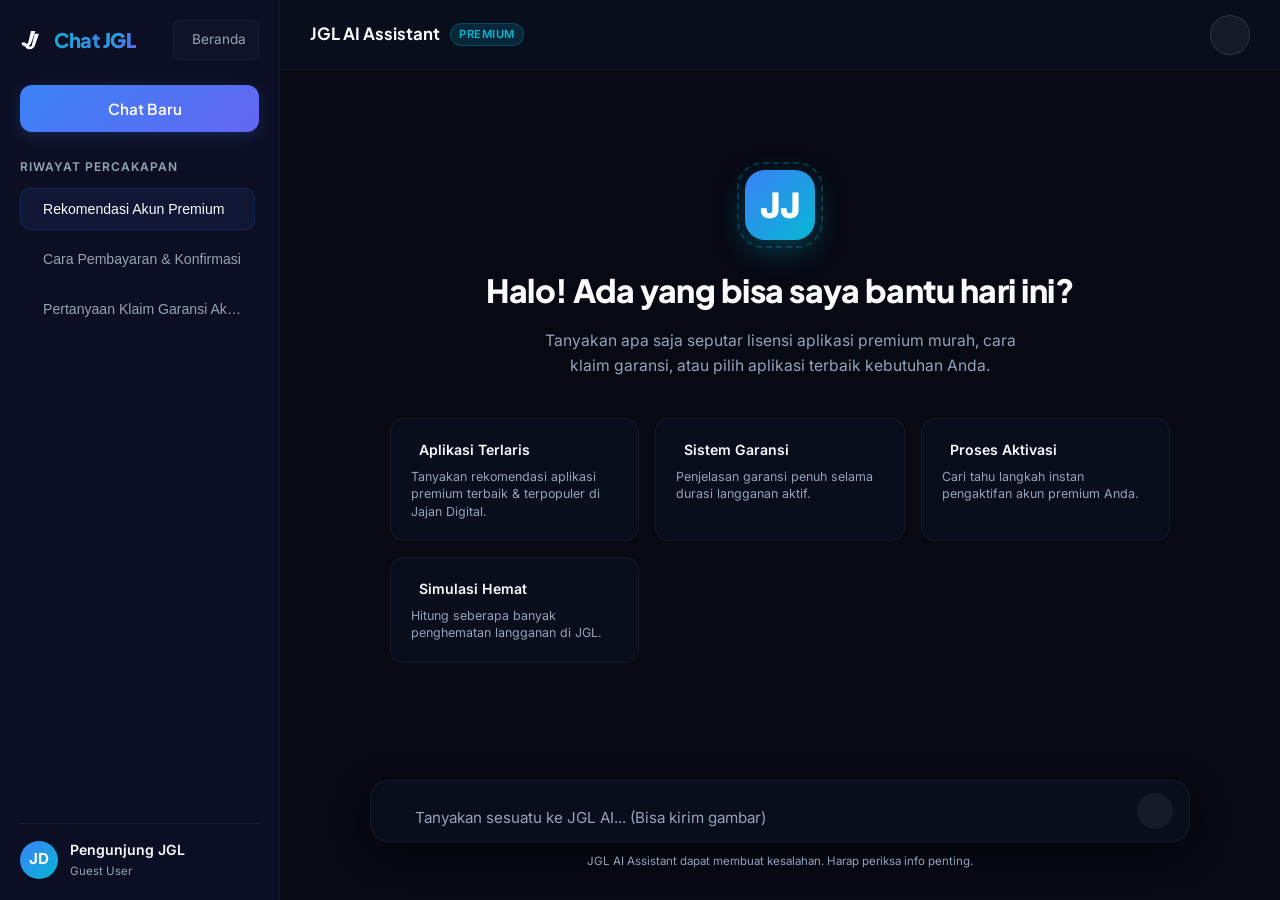
==== chat.html @ 389e0b0a "feat: add Chat JGL ChatGPT-style AI Assistant page with image import" ====
<!DOCTYPE html>
<html lang="id">
<head>
  <meta charset="UTF-8">
  <meta name="viewport" content="width=device-width, initial-scale=1.0">
  <meta name="description" content="Chat JGL - Asisten AI Jajan Digital untuk membantu Anda menemukan aplikasi premium murah, aman, legal dan bergaransi resmi.">
  <title>Chat JGL | Asisten AI Jajan Digital</title>
  <link rel="stylesheet" href="chat.css?v=1.2">
  <!-- Lucide Icons CDN -->
  <script src="https://unpkg.com/lucide@latest"></script>
</head>
<body>

  <!-- BACKGROUND GLOW SYSTEM -->
  <div class="background-glow-container">
    <div class="static-orb static-orb-1"></div>
    <div class="static-orb static-orb-2"></div>
    <div class="static-orb static-orb-3"></div>
  </div>

  <div id="chat-layout">
    
    <!-- SIDEBAR NAVIGATION -->
    <aside class="chat-sidebar" id="chat-sidebar">
      <div class="sidebar-header">
        <a href="#" class="sidebar-logo">
          <svg viewBox="0 0 100 100" fill="none" xmlns="http://www.w3.org/2000/svg" style="width: 24px; height: 24px;">
            <path d="M 46,12 L 64,12 L 47,61 C 44,71 35,77 25,77 C 15,77 6,71 6,60 L 22,60 C 22,64 25,66 28,66 C 32,66 34,63 35,57 L 46,12 Z" fill="currentColor"/>
            <path d="M 61,24 L 79,24 L 62,73 C 59,83 50,89 40,89 C 30,89 21,83 21,72 L 37,72 C 37,76 40,78 43,78 C 47,78 49,75 50,69 L 61,24 Z" fill="currentColor"/>
          </svg>
          <span>Chat <span>JGL</span></span>
        </a>
        <a href="index.html" class="back-home-btn">
          <i data-lucide="arrow-left"></i> Beranda
        </a>
      </div>

      <button class="new-chat-btn" id="new-chat-btn">
        <i data-lucide="plus"></i> Chat Baru
      </button>

      <!-- Chat History -->
      <div class="history-section">
        <span class="history-label">Riwayat Percakapan</span>
        <div class="history-list" id="history-list">
          <button class="history-item active" data-id="chat-1">
            <i data-lucide="message-square"></i>
            <span>Rekomendasi Akun Premium</span>
          </button>
          <button class="history-item" data-id="chat-2">
            <i data-lucide="message-square"></i>
            <span>Cara Pembayaran & Konfirmasi</span>
          </button>
          <button class="history-item" data-id="chat-3">
            <i data-lucide="message-square"></i>
            <span>Pertanyaan Klaim Garansi Akun</span>
          </button>
        </div>
      </div>

      <!-- User Profile at Bottom -->
      <div class="sidebar-footer">
        <div class="user-avatar">JD</div>
        <div class="user-info">
          <span class="user-name">Pengunjung JGL</span>
          <span class="user-role">Guest User</span>
        </div>
      </div>
    </aside>

    <!-- MAIN CHAT PANEL -->
    <main class="chat-main">
      
      <!-- HEADER BAR -->
      <header class="chat-header">
        <div class="header-model-info">
          <button class="menu-toggle-btn" id="menu-toggle">
            <i data-lucide="menu"></i>
          </button>
          <span class="model-name">JGL AI Assistant</span>
          <span class="model-badge">PREMIUM</span>
        </div>
        <div class="header-actions">
          <button class="theme-toggle-btn" id="themeToggleBtn" aria-label="Ganti Tema">
            <i data-lucide="moon" class="theme-icon-moon"></i>
            <i data-lucide="sun" class="theme-icon-sun"></i>
          </button>
        </div>
      </header>

      <!-- SCROLLABLE CHAT MESSAGES LOG -->
      <div class="chat-scroller" id="chat-scroller">
        <div class="chat-content-container" id="chat-content-container">
          
          <!-- WELCOME STATE / EMPTY SCREEN -->
          <div class="chat-welcome-screen" id="welcome-screen">
            <div class="welcome-logo-box">
              JJ
            </div>
            <h2 class="welcome-title">Halo! Ada yang bisa saya bantu hari ini?</h2>
            <p class="welcome-subtitle">Tanyakan apa saja seputar lisensi aplikasi premium murah, cara klaim garansi, atau pilih aplikasi terbaik kebutuhan Anda.</p>
            
            <!-- Quick Suggestions Grid -->
            <div class="suggestions-grid">
              <div class="suggestion-card" data-prompt="Apa saja rekomendasi aplikasi premium terlaris untuk produktivitas?">
                <div class="suggestion-title">
                  <i data-lucide="star"></i>
                  <span>Aplikasi Terlaris</span>
                </div>
                <p class="suggestion-desc">Tanyakan rekomendasi aplikasi premium terbaik & terpopuler di Jajan Digital.</p>
              </div>
              <div class="suggestion-card" data-prompt="Bagaimana sistem garansi penuh (full warranty) bekerja?">
                <div class="suggestion-title">
                  <i data-lucide="shield"></i>
                  <span>Sistem Garansi</span>
                </div>
                <p class="suggestion-desc">Penjelasan garansi penuh selama durasi langganan aktif.</p>
              </div>
              <div class="suggestion-card" data-prompt="Bagaimana proses aktivasi akun setelah saya melakukan transfer?">
                <div class="suggestion-title">
                  <i data-lucide="zap"></i>
                  <span>Proses Aktivasi</span>
                </div>
                <p class="suggestion-desc">Cari tahu langkah instan pengaktifan akun premium Anda.</p>
              </div>
              <div class="suggestion-card" data-prompt="Saya ingin melakukan simulasi hemat belanja aplikasi bulanan saya.">
                <div class="suggestion-title">
                  <i data-lucide="calculator"></i>
                  <span>Simulasi Hemat</span>
                </div>
                <p class="suggestion-desc">Hitung seberapa banyak penghematan langganan di JGL.</p>
              </div>
            </div>
          </div>

          <!-- Dynamic Chat Message Bubbles will render here via JS -->

        </div>
      </div>

      <!-- FLOATING CHAT INPUT BAR AREA -->
      <div class="chat-input-area">
        <div class="chat-input-wrapper">
          <div class="input-panel">
            
            <!-- Pre-sending Image Attachment Preview Box -->
            <div class="input-preview-strip" id="preview-strip">
              <div class="preview-thumb-box">
                <img id="preview-image" src="" alt="Selected Attachment Preview">
                <button type="button" class="remove-thumb-btn" id="remove-preview-btn">
                  <i data-lucide="x"></i>
                </button>
              </div>
            </div>

            <!-- Input Row -->
            <div class="input-row">
              <!-- Attachment Button -->
              <button class="input-attach-btn" id="attach-btn" title="Lampirkan Gambar">
                <i data-lucide="image"></i>
              </button>
              <!-- Hidden File Input for Image Import -->
              <input type="file" id="file-input" accept="image/*" style="display: none;">

              <!-- Chat Input Area (Textarea that auto-grows) -->
              <textarea class="chat-textarea" id="chat-input" rows="1" placeholder="Tanyakan sesuatu ke JGL AI... (Bisa kirim gambar)"></textarea>

              <!-- Send Button -->
              <button class="input-send-btn" id="send-btn" title="Kirim Pesan" disabled>
                <i data-lucide="arrow-up"></i>
              </button>
            </div>
          </div>
          <p class="chat-input-disclaimer">JGL AI Assistant dapat membuat kesalahan. Harap periksa info penting.</p>
        </div>
      </div>

    </main>

  </div>

  <script src="chat.js"></script>
</body>
</html>
---- chat.css ----
/* ==========================================
   CHAT JGL CHATBOT STYLESHEET
   ========================================== */

@import url('style.css?v=1.2');

/* Layout Structure */
#chat-layout {
  display: grid;
  grid-template-columns: 280px 1fr;
  height: 100vh;
  width: 100vw;
  overflow: hidden;
  background-color: var(--bg-primary);
  color: var(--text-main);
  font-family: var(--font-body);
  transition: background-color 0.4s ease, color 0.4s ease;
}

/* ==========================================
   SIDEBAR STYLING
   ========================================== */
.chat-sidebar {
  background-color: var(--bg-secondary);
  border-right: 1px solid var(--glass-border);
  display: flex;
  flex-direction: column;
  height: 100%;
  padding: 20px;
  position: relative;
  z-index: 100;
  transition: transform 0.3s cubic-bezier(0.16, 1, 0.3, 1), background-color 0.4s ease, border-color 0.4s ease;
}

.sidebar-header {
  display: flex;
  align-items: center;
  justify-content: space-between;
  margin-bottom: 25px;
}

.sidebar-logo {
  display: flex;
  align-items: center;
  gap: 10px;
  font-family: var(--font-title);
  font-weight: 800;
  font-size: 1.25rem;
  letter-spacing: -0.5px;
  color: var(--text-main);
}

.sidebar-logo span {
  background: linear-gradient(135deg, var(--color-secondary), var(--color-accent));
  -webkit-background-clip: text;
  -webkit-text-fill-color: transparent;
  background-clip: text;
}

.back-home-btn {
  color: var(--text-muted);
  font-size: 0.85rem;
  display: flex;
  align-items: center;
  gap: 6px;
  padding: 8px 12px;
  border-radius: 8px;
  background: rgba(255, 255, 255, 0.02);
  border: 1px solid var(--glass-border);
  transition: var(--transition-fast);
}

.back-home-btn:hover {
  color: var(--text-main);
  background: rgba(59, 130, 246, 0.08);
  border-color: rgba(59, 130, 246, 0.2);
}

.new-chat-btn {
  display: flex;
  align-items: center;
  justify-content: center;
  gap: 10px;
  background: linear-gradient(135deg, var(--color-primary) 0%, var(--color-accent) 100%);
  color: white;
  border: none;
  padding: 14px;
  border-radius: 12px;
  font-family: var(--font-title);
  font-weight: 600;
  font-size: 0.95rem;
  cursor: pointer;
  box-shadow: 0 4px 15px rgba(59, 130, 246, 0.2);
  transition: var(--transition-smooth);
  margin-bottom: 25px;
}

.new-chat-btn:hover {
  transform: translateY(-2px);
  box-shadow: 0 6px 20px rgba(59, 130, 246, 0.35);
}

/* Chat History List */
.history-section {
  flex: 1;
  overflow-y: auto;
  margin-bottom: 20px;
  padding-right: 4px;
}

.history-label {
  font-size: 0.75rem;
  text-transform: uppercase;
  letter-spacing: 1px;
  color: var(--text-muted);
  font-weight: 600;
  margin-bottom: 12px;
  display: block;
}

.history-list {
  display: flex;
  flex-direction: column;
  gap: 8px;
}

.history-item {
  display: flex;
  align-items: center;
  gap: 10px;
  padding: 12px;
  border-radius: 10px;
  font-size: 0.88rem;
  color: var(--text-muted);
  cursor: pointer;
  background: transparent;
  border: 1px solid transparent;
  transition: var(--transition-fast);
  text-align: left;
  width: 100%;
}

.history-item:hover {
  color: var(--text-main);
  background: rgba(255, 255, 255, 0.02);
  border-color: var(--glass-border);
}

.history-item.active {
  color: var(--text-main);
  background: rgba(59, 130, 246, 0.08);
  border-color: rgba(59, 130, 246, 0.15);
}

.history-item i {
  font-size: 1rem;
  flex-shrink: 0;
}

.history-item span {
  white-space: nowrap;
  overflow: hidden;
  text-overflow: ellipsis;
}

/* Sidebar Footer / User Profile */
.sidebar-footer {
  border-top: 1px solid var(--glass-border);
  padding-top: 15px;
  display: flex;
  align-items: center;
  gap: 12px;
}

.user-avatar {
  width: 38px;
  height: 38px;
  border-radius: 50%;
  background: linear-gradient(135deg, var(--color-primary), var(--color-secondary));
  display: flex;
  align-items: center;
  justify-content: center;
  font-weight: 700;
  color: white;
  font-size: 0.95rem;
}

.user-info {
  display: flex;
  flex-direction: column;
  overflow: hidden;
}

.user-name {
  font-size: 0.88rem;
  font-weight: 600;
  color: var(--text-main);
  white-space: nowrap;
  overflow: hidden;
  text-overflow: ellipsis;
}

.user-role {
  font-size: 0.72rem;
  color: var(--text-muted);
}

/* ==========================================
   MAIN CHAT INTERFACE
   ========================================== */
.chat-main {
  display: flex;
  flex-direction: column;
  height: 100%;
  position: relative;
  overflow: hidden;
}

/* Top Header */
.chat-header {
  height: 70px;
  border-bottom: 1px solid var(--glass-border);
  display: flex;
  align-items: center;
  justify-content: space-between;
  padding: 0 30px;
  background: var(--glass-bg);
  backdrop-filter: blur(var(--glass-blur));
  -webkit-backdrop-filter: blur(var(--glass-blur));
  z-index: 90;
}

.header-model-info {
  display: flex;
  align-items: center;
  gap: 10px;
}

.menu-toggle-btn {
  display: none;
  background: none;
  border: none;
  color: var(--text-main);
  font-size: 1.25rem;
  cursor: pointer;
  padding: 6px;
  border-radius: 6px;
}

.menu-toggle-btn:hover {
  background: rgba(255, 255, 255, 0.05);
}

.model-name {
  font-weight: 700;
  font-size: 1.05rem;
  font-family: var(--font-title);
}

.model-badge {
  font-size: 0.7rem;
  background: rgba(6, 182, 212, 0.15);
  color: var(--color-secondary);
  border: 1px solid rgba(6, 182, 212, 0.25);
  padding: 2px 8px;
  border-radius: 20px;
  font-weight: 600;
  text-transform: uppercase;
  letter-spacing: 0.5px;
}

.header-actions {
  display: flex;
  align-items: center;
  gap: 15px;
}

/* Message Scroll Area */
.chat-scroller {
  flex: 1;
  overflow-y: auto;
  padding: 40px 20px;
  display: flex;
  flex-direction: column;
  gap: 30px;
  scroll-behavior: smooth;
}

.chat-content-container {
  max-width: 820px;
  width: 100%;
  margin: 0 auto;
  display: flex;
  flex-direction: column;
  gap: 30px;
}

/* Welcome Empty State */
.chat-welcome-screen {
  display: flex;
  flex-direction: column;
  align-items: center;
  justify-content: center;
  text-align: center;
  padding: 60px 20px;
  margin: auto 0;
}

.welcome-logo-box {
  width: 70px;
  height: 70px;
  background: linear-gradient(135deg, var(--color-primary), var(--color-secondary));
  border-radius: 20px;
  display: flex;
  align-items: center;
  justify-content: center;
  color: white;
  font-weight: 800;
  font-size: 2.2rem;
  box-shadow: 0 10px 30px rgba(6, 182, 212, 0.3);
  margin-bottom: 25px;
  position: relative;
}

.welcome-logo-box::after {
  content: '';
  position: absolute;
  inset: -8px;
  border-radius: 26px;
  border: 2px dashed rgba(6, 182, 212, 0.25);
  animation: rotateBorder 30s linear infinite;
}

@keyframes rotateBorder {
  100% { transform: rotate(360deg); }
}

.welcome-title {
  font-family: var(--font-title);
  font-size: 2rem;
  font-weight: 800;
  letter-spacing: -0.5px;
  margin-bottom: 12px;
}

.welcome-subtitle {
  font-size: 0.98rem;
  color: var(--text-muted);
  margin-bottom: 40px;
  max-width: 480px;
}

/* Suggestion prompt cards */
.suggestions-grid {
  display: grid;
  grid-template-columns: repeat(auto-fit, minmax(240px, 1fr));
  gap: 16px;
  width: 100%;
  max-width: 780px;
}

.suggestion-card {
  background: var(--glass-bg);
  border: 1px solid var(--glass-border);
  border-radius: 14px;
  padding: 20px;
  text-align: left;
  cursor: pointer;
  transition: var(--transition-smooth);
}

.suggestion-card:hover {
  border-color: var(--glass-border-hover);
  background: rgba(255, 255, 255, 0.03);
  transform: translateY(-3px);
  box-shadow: 0 8px 24px var(--glass-shadow);
}

.suggestion-title {
  font-size: 0.88rem;
  font-weight: 600;
  color: var(--text-main);
  margin-bottom: 6px;
  display: flex;
  align-items: center;
  gap: 8px;
}

.suggestion-title i {
  color: var(--color-secondary);
}

.suggestion-desc {
  font-size: 0.78rem;
  color: var(--text-muted);
  line-height: 1.4;
}

/* ==========================================
   CHAT MESSAGES BUBBLES
   ========================================== */
.message-row {
  display: flex;
  gap: 16px;
  width: 100%;
  animation: slideUpMessage 0.4s cubic-bezier(0.16, 1, 0.3, 1) forwards;
}

@keyframes slideUpMessage {
  0% { opacity: 0; transform: translateY(15px); }
  100% { opacity: 1; transform: translateY(0); }
}

.message-row.user {
  flex-direction: row-reverse;
}

.message-avatar {
  width: 36px;
  height: 36px;
  border-radius: 50%;
  flex-shrink: 0;
  display: flex;
  align-items: center;
  justify-content: center;
  color: white;
}

.message-row.assistant .message-avatar {
  background: linear-gradient(135deg, var(--color-primary), var(--color-secondary));
  box-shadow: 0 0 10px rgba(6, 182, 212, 0.2);
}

.message-row.user .message-avatar {
  background: linear-gradient(135deg, var(--color-accent), #8b5cf6);
  box-shadow: 0 0 10px rgba(99, 102, 241, 0.2);
}

.message-bubble {
  max-width: 70%;
  padding: 16px 20px;
  border-radius: 18px;
  font-size: 0.95rem;
  line-height: 1.55;
  word-break: break-word;
}

.message-row.assistant .message-bubble {
  background: var(--glass-bg);
  border: 1px solid var(--glass-border);
  color: var(--text-main);
  border-top-left-radius: 4px;
}

.message-row.user .message-bubble {
  background: linear-gradient(135deg, var(--color-primary), var(--color-accent));
  color: white;
  border-top-right-radius: 4px;
}

/* Image Attachment inside Bubble */
.message-image-attachment {
  max-width: 100%;
  max-height: 240px;
  border-radius: 12px;
  margin-bottom: 10px;
  display: block;
  object-fit: cover;
  border: 1px solid rgba(255, 255, 255, 0.1);
  box-shadow: 0 4px 12px rgba(0, 0, 0, 0.15);
}

/* Typing / Loading Indicator Bubble */
.typing-indicator {
  display: flex;
  gap: 5px;
  align-items: center;
  height: 20px;
  padding: 0 4px;
}

.typing-dot {
  width: 6px;
  height: 6px;
  background-color: var(--text-muted);
  border-radius: 50%;
  animation: typingBounce 1.4s infinite ease-in-out;
}

.typing-dot:nth-child(2) { animation-delay: 0.2s; }
.typing-dot:nth-child(3) { animation-delay: 0.4s; }

@keyframes typingBounce {
  0%, 80%, 100% { transform: translateY(0); }
  40% { transform: translateY(-6px); }
}

/* Code Snippets inside chat bubbles */
.message-bubble pre {
  background: rgba(0, 0, 0, 0.25);
  border: 1px solid rgba(255, 255, 255, 0.05);
  border-radius: 8px;
  padding: 12px;
  margin: 10px 0;
  overflow-x: auto;
}

.message-bubble code {
  font-family: 'Courier New', Courier, monospace;
  font-size: 0.88rem;
  background: rgba(0, 0, 0, 0.15);
  padding: 2px 5px;
  border-radius: 4px;
}

.message-bubble pre code {
  background: transparent;
  padding: 0;
  border-radius: 0;
}

/* ==========================================
   INPUT BOX CONTAINER AREA
   ========================================== */
.chat-input-area {
  padding: 10px 20px 30px 20px;
  z-index: 10;
}

.chat-input-wrapper {
  max-width: 820px;
  width: 100%;
  margin: 0 auto;
  display: flex;
  flex-direction: column;
}

/* Floating Input Panel */
.input-panel {
  background: var(--glass-bg);
  border: 1px solid var(--glass-border);
  border-radius: 18px;
  box-shadow: 0 10px 35px var(--glass-shadow);
  padding: 12px 16px;
  display: flex;
  flex-direction: column;
  gap: 10px;
  transition: var(--transition-smooth);
}

.input-panel:focus-within {
  border-color: rgba(59, 130, 246, 0.4);
  box-shadow: 0 12px 40px rgba(59, 130, 246, 0.12);
}

/* Pre-sending Image Preview Strip */
.input-preview-strip {
  display: none;
  gap: 10px;
  align-items: center;
  padding: 4px;
  border-bottom: 1px solid var(--glass-border);
  margin-bottom: 6px;
}

.preview-thumb-box {
  width: 58px;
  height: 58px;
  border-radius: 8px;
  overflow: hidden;
  position: relative;
  border: 1px solid var(--glass-border);
  box-shadow: 0 2px 6px rgba(0, 0, 0, 0.15);
}

.preview-thumb-box img {
  width: 100%;
  height: 100%;
  object-fit: cover;
}

.remove-thumb-btn {
  position: absolute;
  top: 2px;
  right: 2px;
  width: 18px;
  height: 18px;
  border-radius: 50%;
  background: rgba(0, 0, 0, 0.6);
  border: none;
  color: white;
  display: flex;
  align-items: center;
  justify-content: center;
  font-size: 0.65rem;
  cursor: pointer;
  transition: var(--transition-fast);
}

.remove-thumb-btn:hover {
  background: #ef4444;
}

/* Textarea and Actions row */
.input-row {
  display: flex;
  align-items: flex-end;
  gap: 12px;
}

.input-attach-btn {
  background: transparent;
  border: none;
  color: var(--text-muted);
  cursor: pointer;
  padding: 8px;
  border-radius: 50%;
  display: flex;
  align-items: center;
  justify-content: center;
  transition: var(--transition-fast);
  flex-shrink: 0;
}

.input-attach-btn:hover {
  color: var(--text-main);
  background: rgba(255, 255, 255, 0.05);
}

.chat-textarea {
  flex: 1;
  background: transparent;
  border: none;
  resize: none;
  font-family: inherit;
  color: var(--text-main);
  font-size: 0.95rem;
  line-height: 1.5;
  max-height: 150px;
  height: 24px;
  padding: 2px 0;
  outline: none;
}

.chat-textarea::placeholder {
  color: var(--text-muted);
}

.input-send-btn {
  background: linear-gradient(135deg, var(--color-primary), var(--color-accent));
  color: white;
  border: none;
  width: 36px;
  height: 36px;
  border-radius: 50%;
  display: flex;
  align-items: center;
  justify-content: center;
  cursor: pointer;
  transition: var(--transition-fast);
  box-shadow: 0 4px 10px rgba(59, 130, 246, 0.2);
  flex-shrink: 0;
}

.input-send-btn:hover {
  transform: scale(1.05);
  box-shadow: 0 6px 15px rgba(59, 130, 246, 0.35);
}

.input-send-btn:disabled {
  background: var(--glass-border);
  color: var(--text-muted);
  cursor: not-allowed;
  box-shadow: none;
  transform: none;
}

.chat-input-disclaimer {
  text-align: center;
  font-size: 0.72rem;
  color: var(--text-muted);
  margin-top: 10px;
}

/* ==========================================
   RESPONSIVENESS & SIDEBAR TOGGLE
   ========================================== */
@media (max-width: 768px) {
  #chat-layout {
    grid-template-columns: 1fr;
  }

  .chat-sidebar {
    position: fixed;
    top: 0;
    left: 0;
    bottom: 0;
    width: 280px;
    transform: translateX(-100%);
    box-shadow: 15px 0 35px rgba(0, 0, 0, 0.4);
  }

  .chat-sidebar.active {
    transform: translateX(0);
  }

  .menu-toggle-btn {
    display: block;
  }

  .chat-header {
    padding: 0 20px;
  }

  .message-bubble {
    max-width: 85%;
  }

  .chat-scroller {
    padding: 20px 15px;
  }
}
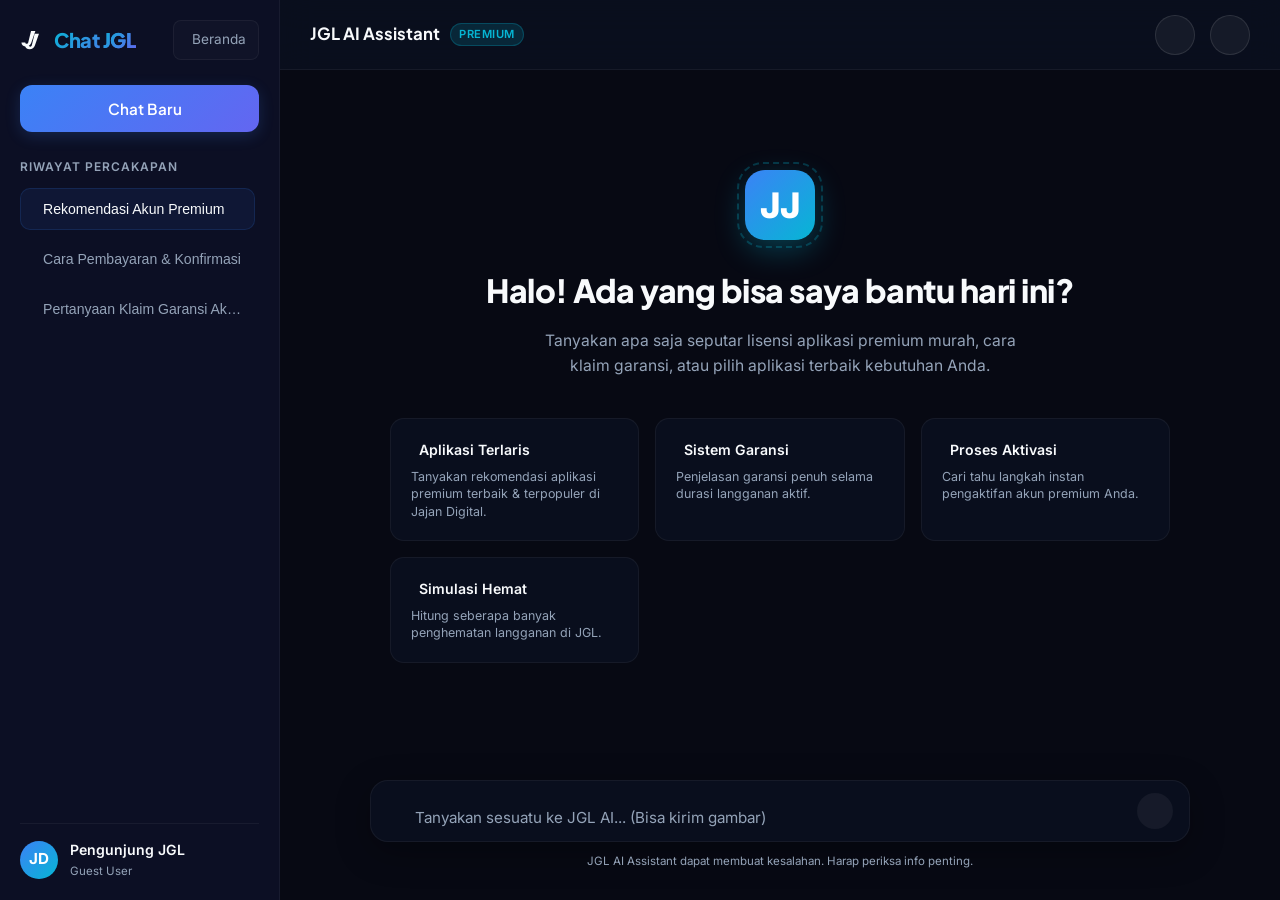
==== commit 9b0644aa: "feat: implement OmniChat Engine Layer 1 (flows/triggers), Layer 2 & 3 (Gemini rotation), and admin s" ====
--- a/chat.html
+++ b/chat.html
@@ -81,6 +81,9 @@
           <span class="model-badge">PREMIUM</span>
         </div>
         <div class="header-actions">
+          <button class="theme-toggle-btn" id="settingsToggleBtn" title="Pengaturan AI & Widget">
+            <i data-lucide="settings"></i>
+          </button>
           <button class="theme-toggle-btn" id="themeToggleBtn" aria-label="Ganti Tema">
             <i data-lucide="moon" class="theme-icon-moon"></i>
             <i data-lucide="sun" class="theme-icon-sun"></i>
@@ -179,6 +182,149 @@
 
   </div>
 
+  <!-- SETTINGS MODAL -->
+  <div class="settings-modal" id="settingsModal">
+    <div class="modal-backdrop" id="modalBackdrop"></div>
+    <div class="modal-content glass-card">
+      <div class="modal-header">
+        <h3><i data-lucide="settings"></i> OmniChat Engine Settings</h3>
+        <button class="close-modal-btn" id="closeModalBtn"><i data-lucide="x"></i></button>
+      </div>
+      
+      <div class="modal-tabs">
+        <button class="modal-tab-btn active" data-tab="tab-api">API Key Pool</button>
+        <button class="modal-tab-btn" data-tab="tab-triggers">Keyword Triggers</button>
+        <button class="modal-tab-btn" data-tab="tab-flows">Bot Settings & Flows</button>
+      </div>
+
+      <div class="modal-body">
+        
+        <!-- TAB 1: API KEY POOL -->
+        <div class="tab-panel active" id="tab-api">
+          <form id="add-api-form" class="modal-form">
+            <div class="form-group">
+              <label for="api-provider">AI Provider</label>
+              <select id="api-provider">
+                <option value="gemini">Google Gemini</option>
+                <option value="grok">xAI Grok</option>
+              </select>
+            </div>
+            <div class="form-group">
+              <label for="api-key">API Key</label>
+              <input type="password" id="api-key" placeholder="Masukkan API Key..." required>
+            </div>
+            <div class="form-group">
+              <label for="api-priority">Prioritas (1-10)</label>
+              <input type="number" id="api-priority" min="1" max="10" value="1" required>
+            </div>
+            <button type="submit" class="btn btn-primary" style="padding: 10px 16px;"><i data-lucide="plus"></i> Tambah Kunci</button>
+          </form>
+
+          <div class="table-container">
+            <table class="settings-table">
+              <thead>
+                <tr>
+                  <th>Provider</th>
+                  <th>API Key</th>
+                  <th>Prioritas</th>
+                  <th>Eror</th>
+                  <th>Status</th>
+                  <th>Aksi</th>
+                </tr>
+              </thead>
+              <tbody id="api-pool-list">
+                <!-- Loaded dynamically -->
+              </tbody>
+            </table>
+          </div>
+        </div>
+
+        <!-- TAB 2: KEYWORD TRIGGERS -->
+        <div class="tab-panel" id="tab-triggers">
+          <form id="add-trigger-form" class="modal-form">
+            <div class="form-group">
+              <label for="trigger-keyword">Kata Kunci (Koma untuk banyak)</label>
+              <input type="text" id="trigger-keyword" placeholder="Contoh: katalog, daftar hijab" required>
+            </div>
+            <div class="form-group" style="grid-column: span 2;">
+              <label for="trigger-response">Jawaban Instan (Teks/HTML)</label>
+              <textarea id="trigger-response" placeholder="Masukkan balasan teks yang akan langsung ditampilkan..." required></textarea>
+            </div>
+            <div class="form-group">
+              <label for="trigger-btn1-label">Tombol 1 (Label)</label>
+              <input type="text" id="trigger-btn1-label" placeholder="Misal: Beli Sekarang">
+            </div>
+            <div class="form-group">
+              <label for="trigger-btn1-action">Tombol 1 (Aksi / Link)</label>
+              <input type="text" id="trigger-btn1-action" placeholder="flow:beli_langsung atau teks bebas">
+            </div>
+            <button type="submit" class="btn btn-primary" style="padding: 10px 16px; grid-column: span 2;"><i data-lucide="plus"></i> Tambah Trigger</button>
+          </form>
+
+          <div class="table-container">
+            <table class="settings-table">
+              <thead>
+                <tr>
+                  <th>Kata Kunci</th>
+                  <th>Teks Balasan</th>
+                  <th>Tombol Aksi</th>
+                  <th>Aksi</th>
+                </tr>
+              </thead>
+              <tbody id="triggers-list">
+                <!-- Loaded dynamically -->
+              </tbody>
+            </table>
+          </div>
+        </div>
+
+        <!-- TAB 3: BOT SETTINGS & FLOWS -->
+        <div class="tab-panel" id="tab-flows">
+          <div class="modal-form-vertical">
+            <div class="form-group-vertical">
+              <label for="system-instruction">System Instruction (Knowledge Base AI)</label>
+              <textarea id="system-instruction" rows="6" placeholder="Masukkan detail instruksi, profil toko, daftar harga, dan kepribadian AI..."></textarea>
+            </div>
+            
+            <h4 style="margin: 20px 0 10px 0; font-family: var(--font-title); font-size: 0.95rem; color: var(--text-main);">Konfigurasi Auto-Flow Pemesanan (Order Flow)</h4>
+            <div class="form-group-vertical">
+              <label>Langkah-Langkah Tanya-Jawab Beruntun:</label>
+              <div class="flow-steps-editor" id="flow-steps-editor">
+                <!-- Prepopulated steps editor -->
+              </div>
+            </div>
+
+            <h4 style="margin: 20px 0 10px 0; font-family: var(--font-title); font-size: 0.95rem; color: var(--text-main);">Tombol Follow-Up Otomatis AI</h4>
+            <div class="form-group" style="display: grid; grid-template-columns: 1fr 1fr; gap: 15px;">
+              <div>
+                <label for="ai-btn1-label">Label Tombol 1</label>
+                <input type="text" id="ai-btn1-label" placeholder="Misal: Tanya Admin">
+              </div>
+              <div>
+                <label for="ai-btn1-action">Aksi Tombol 1</label>
+                <input type="text" id="ai-btn1-action" placeholder="Misal: hubungi admin">
+              </div>
+              <div>
+                <label for="ai-btn2-label">Label Tombol 2</label>
+                <input type="text" id="ai-btn2-label" placeholder="Misal: Beli Langsung">
+              </div>
+              <div>
+                <label for="ai-btn2-action">Aksi Tombol 2</label>
+                <input type="text" id="ai-btn2-action" placeholder="Misal: flow:beli_langsung">
+              </div>
+            </div>
+          </div>
+        </div>
+
+      </div>
+
+      <div class="modal-footer">
+        <button class="btn btn-secondary" id="closeModalBtn2">Batal</button>
+        <button class="btn btn-primary" id="saveSettingsBtn"><i data-lucide="check"></i> Simpan Semua</button>
+      </div>
+    </div>
+  </div>
+
   <script src="chat.js"></script>
 </body>
 </html>
--- a/chat.css
+++ b/chat.css
@@ -720,3 +720,359 @@
     padding: 20px 15px;
   }
 }
+
+/* ==========================================
+   INLINE BUTTONS STYLING
+   ========================================== */
+.message-buttons-container {
+  display: flex;
+  flex-wrap: wrap;
+  gap: 8px;
+  margin-top: 12px;
+}
+
+.chat-inline-btn {
+  display: inline-flex;
+  align-items: center;
+  gap: 6px;
+  background: rgba(255, 255, 255, 0.03);
+  border: 1px solid var(--glass-border);
+  color: var(--text-main);
+  padding: 8px 16px;
+  border-radius: 8px;
+  font-size: 0.82rem;
+  font-weight: 500;
+  cursor: pointer;
+  transition: var(--transition-fast);
+  backdrop-filter: blur(5px);
+  -webkit-backdrop-filter: blur(5px);
+}
+
+.chat-inline-btn:hover {
+  background: rgba(59, 130, 246, 0.08);
+  border-color: rgba(59, 130, 246, 0.3);
+  color: var(--text-main);
+}
+
+.chat-inline-btn i {
+  width: 14px;
+  height: 14px;
+  color: var(--color-secondary);
+}
+
+/* ==========================================
+   SETTINGS MODAL STYLING
+   ========================================== */
+.settings-modal {
+  position: fixed;
+  inset: 0;
+  z-index: 2000;
+  display: none;
+  align-items: center;
+  justify-content: center;
+  padding: 20px;
+}
+
+.settings-modal.active {
+  display: flex;
+}
+
+.modal-backdrop {
+  position: absolute;
+  inset: 0;
+  background: rgba(4, 5, 10, 0.5);
+  backdrop-filter: blur(8px);
+  -webkit-backdrop-filter: blur(8px);
+}
+
+.modal-content {
+  position: relative;
+  z-index: 10;
+  width: 100%;
+  max-width: 720px;
+  max-height: 85vh;
+  display: flex;
+  flex-direction: column;
+  background: var(--bg-secondary);
+  border: 1px solid var(--glass-border);
+  border-radius: 18px;
+  box-shadow: 0 20px 50px rgba(0, 0, 0, 0.5);
+  overflow: hidden;
+  animation: modalScaleUp 0.3s cubic-bezier(0.16, 1, 0.3, 1) forwards;
+}
+
+@keyframes modalScaleUp {
+  0% { transform: scale(0.95); opacity: 0; }
+  100% { transform: scale(1); opacity: 1; }
+}
+
+.modal-header {
+  padding: 20px 24px;
+  border-bottom: 1px solid var(--glass-border);
+  display: flex;
+  align-items: center;
+  justify-content: space-between;
+  background: rgba(255, 255, 255, 0.01);
+}
+
+.modal-header h3 {
+  font-family: var(--font-title);
+  font-size: 1.15rem;
+  font-weight: 700;
+  display: flex;
+  align-items: center;
+  gap: 8px;
+  color: var(--text-main);
+}
+
+.modal-header h3 i {
+  color: var(--color-primary);
+}
+
+.close-modal-btn {
+  background: none;
+  border: none;
+  color: var(--text-muted);
+  font-size: 1.2rem;
+  cursor: pointer;
+  padding: 4px;
+  border-radius: 6px;
+  display: flex;
+  align-items: center;
+  justify-content: center;
+  transition: var(--transition-fast);
+}
+
+.close-modal-btn:hover {
+  color: var(--text-main);
+  background: rgba(255, 255, 255, 0.05);
+}
+
+/* Tabs list */
+.modal-tabs {
+  display: flex;
+  background: rgba(0, 0, 0, 0.15);
+  border-bottom: 1px solid var(--glass-border);
+}
+
+.modal-tab-btn {
+  flex: 1;
+  background: none;
+  border: none;
+  padding: 12px;
+  font-family: var(--font-title);
+  font-weight: 600;
+  font-size: 0.88rem;
+  color: var(--text-muted);
+  cursor: pointer;
+  border-bottom: 2px solid transparent;
+  transition: var(--transition-fast);
+}
+
+.modal-tab-btn:hover {
+  color: var(--text-main);
+  background: rgba(255, 255, 255, 0.02);
+}
+
+.modal-tab-btn.active {
+  color: var(--color-secondary);
+  border-bottom-color: var(--color-secondary);
+  background: rgba(59, 130, 246, 0.03);
+}
+
+/* Modal Body & Forms */
+.modal-body {
+  padding: 24px;
+  overflow-y: auto;
+  flex: 1;
+}
+
+.tab-panel {
+  display: none;
+}
+
+.tab-panel.active {
+  display: block;
+}
+
+.modal-form {
+  display: grid;
+  grid-template-columns: 1.2fr 1.8fr 0.8fr 1.2fr;
+  gap: 12px;
+  align-items: flex-end;
+  margin-bottom: 20px;
+  padding-bottom: 20px;
+  border-bottom: 1px solid var(--glass-border);
+}
+
+.modal-form-vertical {
+  display: flex;
+  flex-direction: column;
+  gap: 16px;
+}
+
+.form-group, .form-group-vertical {
+  display: flex;
+  flex-direction: column;
+  gap: 6px;
+}
+
+.form-group label, .form-group-vertical label {
+  font-size: 0.75rem;
+  font-weight: 600;
+  color: var(--text-muted);
+  text-transform: uppercase;
+  letter-spacing: 0.5px;
+}
+
+.form-group input, 
+.form-group select, 
+.form-group textarea,
+.form-group-vertical input,
+.form-group-vertical textarea {
+  background: rgba(0, 0, 0, 0.2);
+  border: 1px solid var(--glass-border);
+  border-radius: 8px;
+  padding: 10px 12px;
+  color: var(--text-main);
+  font-family: inherit;
+  font-size: 0.88rem;
+  transition: var(--transition-fast);
+}
+
+.form-group input:focus, 
+.form-group select:focus, 
+.form-group textarea:focus,
+.form-group-vertical textarea:focus {
+  border-color: rgba(59, 130, 246, 0.4);
+  background: rgba(0, 0, 0, 0.3);
+}
+
+/* Tables in Settings */
+.table-container {
+  max-height: 250px;
+  overflow-y: auto;
+  border: 1px solid var(--glass-border);
+  border-radius: 10px;
+  background: rgba(0, 0, 0, 0.15);
+}
+
+.settings-table {
+  width: 100%;
+  border-collapse: collapse;
+  font-size: 0.82rem;
+  text-align: left;
+}
+
+.settings-table th, .settings-table td {
+  padding: 12px 16px;
+  border-bottom: 1px solid var(--glass-border);
+}
+
+.settings-table th {
+  background: rgba(0, 0, 0, 0.2);
+  color: var(--text-muted);
+  font-weight: 600;
+  text-transform: uppercase;
+  font-size: 0.72rem;
+  letter-spacing: 0.5px;
+  position: sticky;
+  top: 0;
+  z-index: 2;
+}
+
+.settings-table tr:last-child td {
+  border-bottom: none;
+}
+
+.settings-table tr:hover td {
+  background: rgba(255, 255, 255, 0.01);
+}
+
+/* Badges for active status */
+.status-badge {
+  display: inline-flex;
+  padding: 2px 8px;
+  border-radius: 12px;
+  font-size: 0.7rem;
+  font-weight: 600;
+}
+
+.status-badge.active {
+  background: rgba(16, 185, 129, 0.15);
+  color: var(--color-success);
+}
+
+.status-badge.error {
+  background: rgba(239, 68, 68, 0.15);
+  color: #ef4444;
+}
+
+.delete-btn {
+  background: none;
+  border: none;
+  color: var(--text-muted);
+  cursor: pointer;
+  padding: 4px;
+  border-radius: 4px;
+  transition: var(--transition-fast);
+}
+
+.delete-btn:hover {
+  color: #ef4444;
+  background: rgba(239, 68, 68, 0.1);
+}
+
+/* Steps Config Editor UI */
+.flow-steps-editor {
+  display: flex;
+  flex-direction: column;
+  gap: 10px;
+}
+
+.flow-step-row {
+  display: flex;
+  gap: 10px;
+  align-items: center;
+}
+
+.step-number {
+  width: 24px;
+  height: 24px;
+  border-radius: 50%;
+  background: rgba(6, 182, 212, 0.15);
+  color: var(--color-secondary);
+  display: flex;
+  align-items: center;
+  justify-content: center;
+  font-weight: 700;
+  font-size: 0.8rem;
+  flex-shrink: 0;
+}
+
+.flow-step-row input {
+  flex: 1;
+}
+
+/* Footer of modal */
+.modal-footer {
+  padding: 16px 24px;
+  border-top: 1px solid var(--glass-border);
+  display: flex;
+  justify-content: flex-end;
+  gap: 12px;
+  background: rgba(255, 255, 255, 0.01);
+}
+
+body.light-theme .settings-table th {
+  background: rgba(15, 23, 42, 0.03);
+}
+
+body.light-theme .form-group input,
+body.light-theme .form-group select,
+body.light-theme .form-group textarea,
+body.light-theme .form-group-vertical textarea {
+  background: rgba(255, 255, 255, 0.6);
+  border-color: rgba(15, 23, 42, 0.08);
+  color: var(--text-main);
+}
